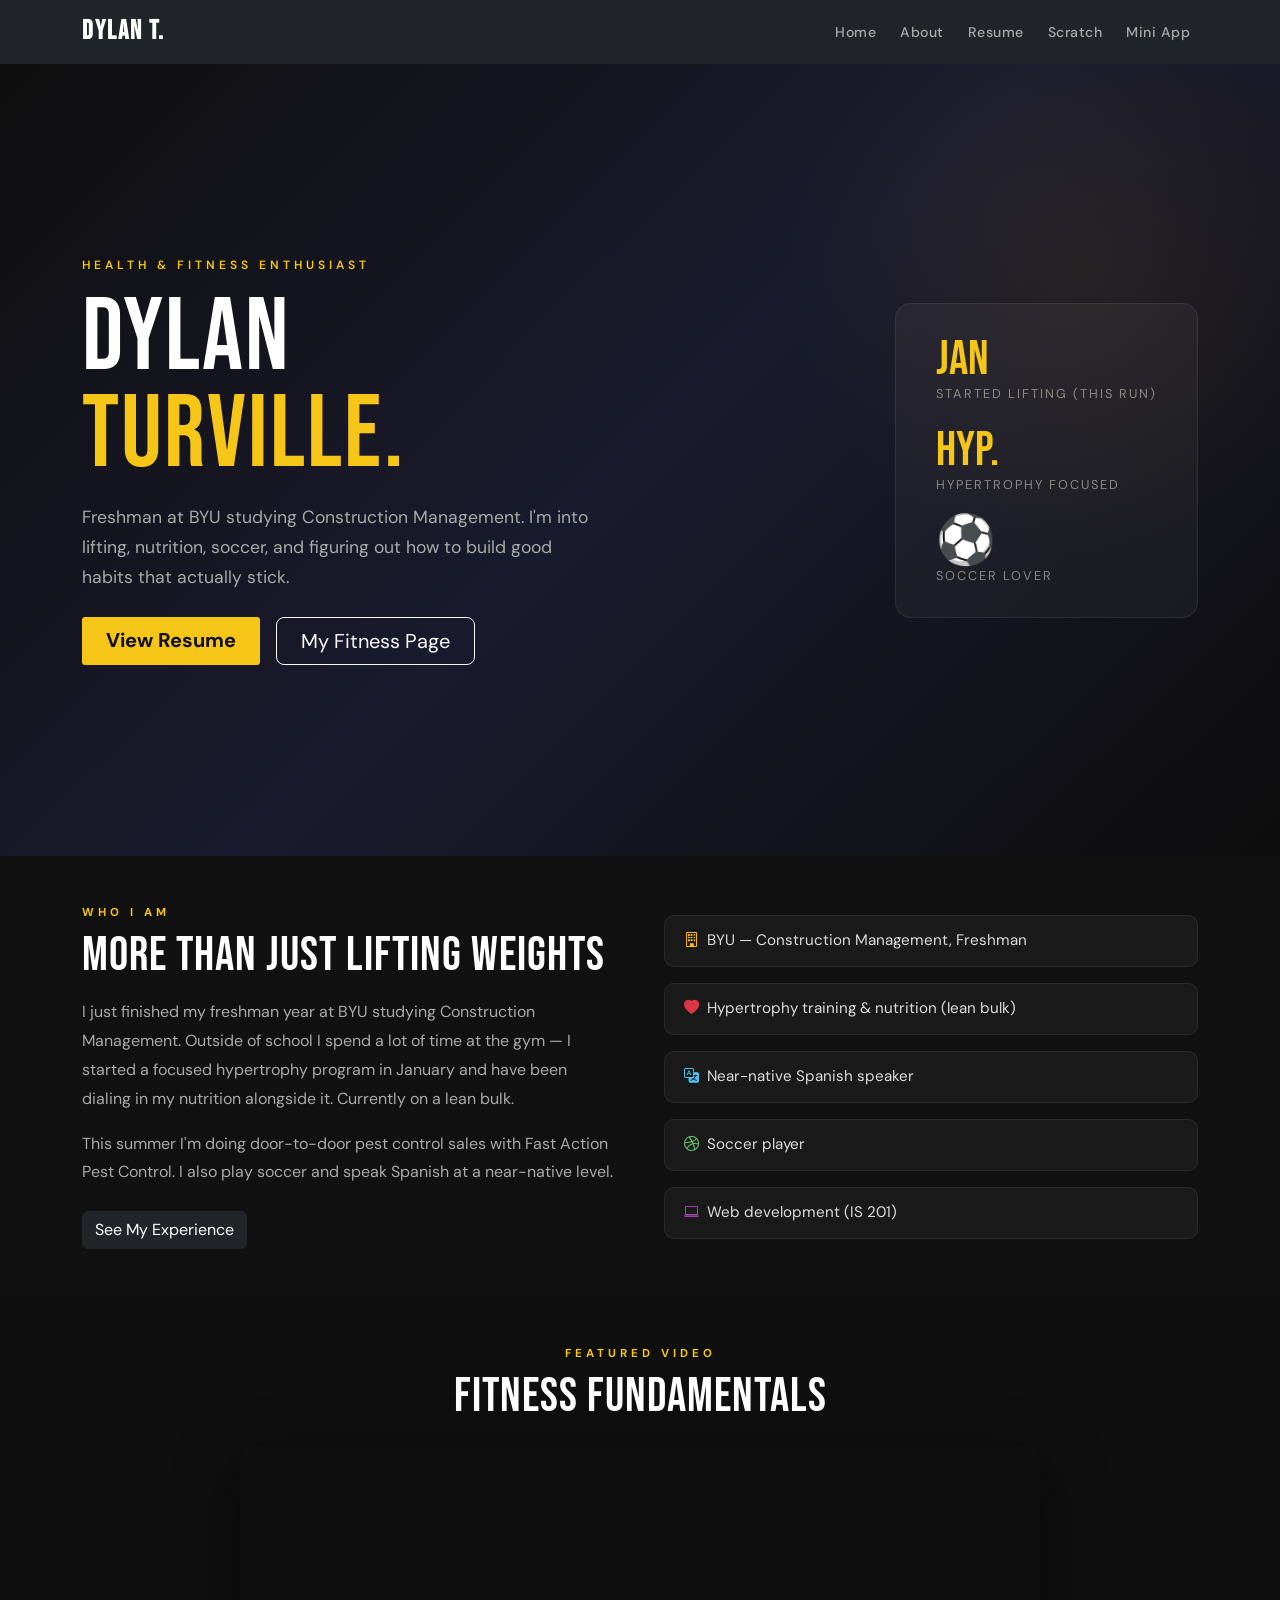
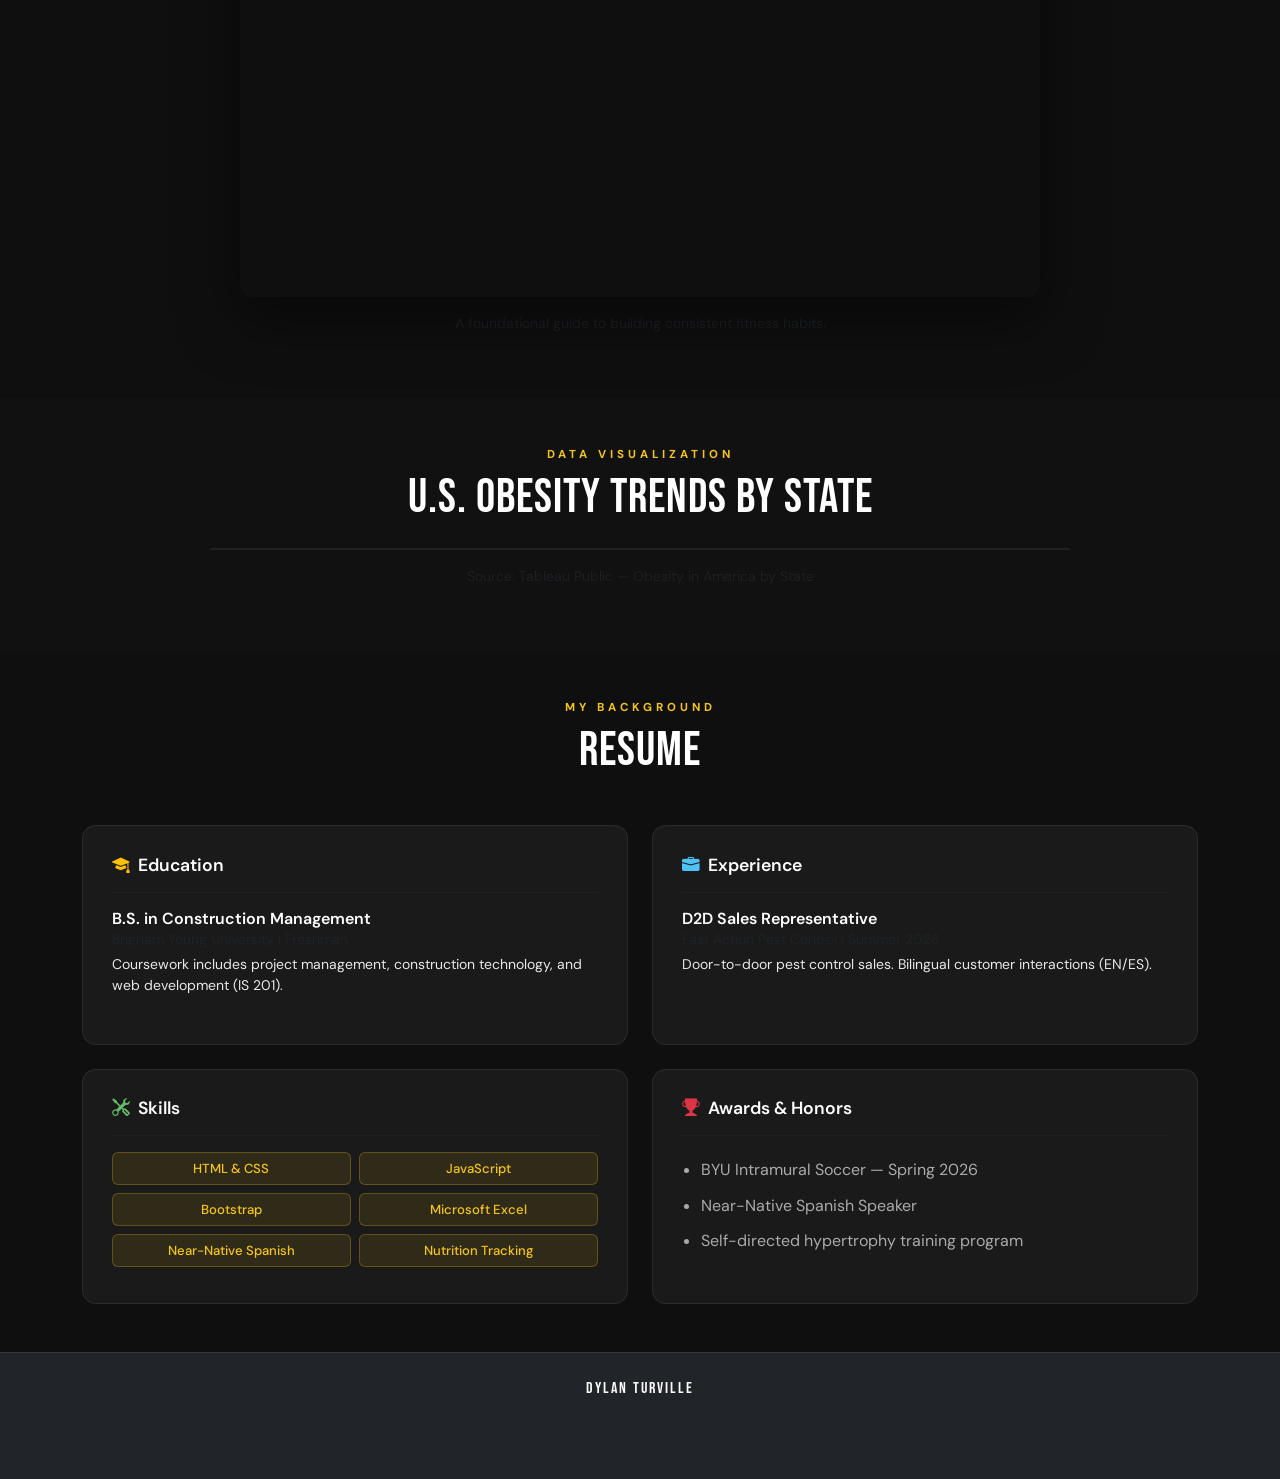
==== index.html @ 55422000 "Add files via upload" ====
<!DOCTYPE html>
<html lang="en">
<head>
  <meta charset="UTF-8" />
  <meta name="viewport" content="width=device-width, initial-scale=1.0"/>
  <title>Dylan | Fitness & Health</title>
  <link rel="stylesheet" href="https://cdn.jsdelivr.net/npm/bootstrap@5.3.2/dist/css/bootstrap.min.css"/>
  <link rel="stylesheet" href="https://cdn.jsdelivr.net/npm/bootstrap-icons@1.11.3/font/bootstrap-icons.min.css"/>
  <link href="https://fonts.googleapis.com/css2?family=Bebas+Neue&family=DM+Sans:wght@300;400;500;600&display=swap" rel="stylesheet"/>
  <link rel="stylesheet" href="style1.css"/>
</head>
<body>

<!-- NAVBAR -->
<nav class="navbar navbar-expand-lg navbar-dark bg-dark sticky-top">
  <div class="container">
    <a class="navbar-brand fw-bold" href="index.html" style="font-family:'Bebas Neue',sans-serif;font-size:1.6rem;letter-spacing:2px;">DYLAN T.</a>
    <button class="navbar-toggler" type="button" data-bs-toggle="collapse" data-bs-target="#navMenu">
      <span class="navbar-toggler-icon"></span>
    </button>
    <div class="collapse navbar-collapse" id="navMenu">
      <ul class="navbar-nav ms-auto gap-2">
        <li class="nav-item"><a class="nav-link" href="index.html">Home</a></li>
        <li class="nav-item"><a class="nav-link" href="#about">About</a></li>
        <li class="nav-item"><a class="nav-link" href="#resume">Resume</a></li>
        <li class="nav-item"><a class="nav-link" href="scratch.html">Scratch</a></li>
        <li class="nav-item"><a class="nav-link" href="app.html">Mini App</a></li>
      </ul>
    </div>
  </div>
</nav>

<!-- HERO -->
<header class="hero-section d-flex align-items-center">
  <div class="container">
    <div class="row align-items-center">
      <div class="col-lg-7">
        <p class="hero-tag">HEALTH & FITNESS ENTHUSIAST</p>
        <h1 class="hero-title">Dylan<br><span class="hero-accent">Turville.</span></h1>
        <p class="hero-sub">Freshman at BYU studying Construction Management. I'm into lifting, nutrition, soccer, and figuring out how to build good habits that actually stick.</p>
        <div class="d-flex gap-3 mt-4">
          <a href="#resume" class="btn btn-accent btn-lg px-4">View Resume</a>
          <a href="scratch.html" class="btn btn-outline-light btn-lg px-4">My Fitness Page</a>
        </div>
      </div>
      <div class="col-lg-5 d-none d-lg-flex justify-content-end">
        <div class="hero-stat-card">
          <div class="stat-row"><span class="stat-num">Jan</span><span class="stat-label">Started Lifting (This Run)</span></div>
          <div class="stat-row"><span class="stat-num">Hyp.</span><span class="stat-label">Hypertrophy Focused</span></div>
          <div class="stat-row"><span class="stat-num">⚽</span><span class="stat-label">Soccer Lover</span></div>
        </div>
      </div>
    </div>
  </div>
</header>

<!-- ABOUT ANCHOR -->
<section id="about" class="py-5 about-section">
  <div class="container">
    <div class="row align-items-center g-5">
      <div class="col-md-6">
        <span class="section-tag">WHO I AM</span>
        <h2 class="section-title">More Than Just Lifting Weights</h2>
        <p class="section-body">I just finished my freshman year at BYU studying Construction Management. Outside of school I spend a lot of time at the gym — I started a focused hypertrophy program in January and have been dialing in my nutrition alongside it. Currently on a lean bulk.</p>
        <p class="section-body">This summer I'm doing door-to-door pest control sales with Fast Action Pest Control. I also play soccer and speak Spanish at a near-native level.</p>
        <a href="#resume" class="btn btn-dark mt-2">See My Experience</a>
      </div>
      <div class="col-md-6">
        <div class="about-highlights">
          <div class="highlight-item"><i class="bi bi-building me-2 text-warning"></i>BYU — Construction Management, Freshman</div>
          <div class="highlight-item"><i class="bi bi-heart-fill text-danger me-2"></i>Hypertrophy training & nutrition (lean bulk)</div>
          <div class="highlight-item"><i class="bi bi-translate me-2" style="color:#4fc3f7"></i>Near-native Spanish speaker</div>
          <div class="highlight-item"><i class="bi bi-dribbble me-2" style="color:#66bb6a"></i>Soccer player</div>
          <div class="highlight-item"><i class="bi bi-laptop me-2" style="color:#ab47bc"></i>Web development (IS 201)</div>
        </div>
      </div>
    </div>
  </div>
</section>

<!-- YOUTUBE VIDEO -->
<section class="py-5 video-section">
  <div class="container text-center">
    <span class="section-tag">FEATURED VIDEO</span>
    <h2 class="section-title mb-4">Fitness Fundamentals</h2>
    <div class="ratio ratio-16x9 video-wrapper mx-auto">
      <iframe src="https://www.youtube.com/embed/bqt7qh5oq38" title="Fitness Fundamentals" allowfullscreen></iframe>
    </div>
    <p class="mt-3 text-muted small">A foundational guide to building consistent fitness habits.</p>
  </div>
</section>

<!-- TABLEAU GRAPH -->
<section class="py-5 tableau-section">
  <div class="container text-center">
    <span class="section-tag">DATA VISUALIZATION</span>
    <h2 class="section-title mb-4">U.S. Obesity Trends by State</h2>
    <div class="tableau-wrapper mx-auto">
      <div class='tableauPlaceholder' id='viz1' style='position:relative;width:100%;'>
        <noscript>
          <a href='https://public.tableau.com'>
            <img alt='Obesity' src='https://public.tableau.com/static/images/Ob/ObesityinAmericabyState/Sheet1/1_rss.png' style='border:none'/>
          </a>
        </noscript>
        <object class='tableauViz' style='display:none;'>
          <param name='host_url' value='https%3A%2F%2Fpublic.tableau.com%2F'/>
          <param name='embed_code_version' value='3'/>
          <param name='site_root' value=''/>
          <param name='name' value='ObesityinAmericabyState/Sheet1'/>
          <param name='tabs' value='no'/>
          <param name='toolbar' value='yes'/>
          <param name='static_image' value='https://public.tableau.com/static/images/Ob/ObesityinAmericabyState/Sheet1/1.png'/>
          <param name='animate_transition' value='yes'/>
          <param name='display_static_image' value='yes'/>
          <param name='display_spinner' value='yes'/>
          <param name='display_overlay' value='yes'/>
          <param name='display_count' value='yes'/>
        </object>
      </div>
    </div>
    <p class="mt-3 text-muted small">Source: Tableau Public — Obesity in America by State</p>
  </div>
</section>

<!-- RESUME ANCHOR -->
<section id="resume" class="py-5 resume-section">
  <div class="container">
    <div class="text-center mb-5">
      <span class="section-tag">MY BACKGROUND</span>
      <h2 class="section-title">Resume</h2>
    </div>
    <div class="row g-4">
      <!-- Education -->
      <div class="col-md-6">
        <div class="resume-card h-100">
          <h4><i class="bi bi-mortarboard-fill me-2 text-warning"></i>Education</h4>
          <hr/>
          <div class="resume-entry">
            <h6 class="mb-0">B.S. in Construction Management</h6>
            <p class="text-muted small mb-1">Brigham Young University | Freshman</p>
            <p class="small">Coursework includes project management, construction technology, and web development (IS 201).</p>
          </div>
        </div>
      </div>
      <!-- Experience -->
      <div class="col-md-6">
        <div class="resume-card h-100">
          <h4><i class="bi bi-briefcase-fill me-2" style="color:#4fc3f7"></i>Experience</h4>
          <hr/>
          <div class="resume-entry">
            <h6 class="mb-0">D2D Sales Representative</h6>
            <p class="text-muted small mb-1">Fast Action Pest Control | Summer 2026</p>
            <p class="small">Door-to-door pest control sales. Bilingual customer interactions (EN/ES).</p>
          </div>
        </div>
      </div>
      <!-- Skills -->
      <div class="col-md-6">
        <div class="resume-card h-100">
          <h4><i class="bi bi-tools me-2" style="color:#66bb6a"></i>Skills</h4>
          <hr/>
          <div class="row g-2">
            <div class="col-6"><span class="skill-badge">HTML & CSS</span></div>
            <div class="col-6"><span class="skill-badge">JavaScript</span></div>
            <div class="col-6"><span class="skill-badge">Bootstrap</span></div>
            <div class="col-6"><span class="skill-badge">Microsoft Excel</span></div>
            <div class="col-6"><span class="skill-badge">Near-Native Spanish</span></div>
            <div class="col-6"><span class="skill-badge">Nutrition Tracking</span></div>
          </div>
        </div>
      </div>
      <!-- Awards -->
      <div class="col-md-6">
        <div class="resume-card h-100">
          <h4><i class="bi bi-trophy-fill me-2 text-danger"></i>Awards & Honors</h4>
          <hr/>
          <ul class="resume-list">
            <li>BYU Intramural Soccer — Spring 2026</li>
            <li>Near-Native Spanish Speaker</li>
            <li>Self-directed hypertrophy training program</li>
          </ul>
        </div>
      </div>
    </div>
  </div>
</section>

<!-- FOOTER -->
<footer class="py-4 bg-dark text-center text-light">
  <p class="mb-1" style="font-family:'Bebas Neue',sans-serif;letter-spacing:2px;">DYLAN TURVILLE</p>
  <p class="small text-muted mb-2">Fitness. Sales. Web Dev.</p>
  <div class="d-flex justify-content-center gap-3">
    <a href="scratch.html" class="text-muted small text-decoration-none">Scratch Page</a>
    <a href="app.html" class="text-muted small text-decoration-none">Mini App</a>
    <a href="#about" class="text-muted small text-decoration-none">About</a>
  </div>
</footer>

<script src="https://cdn.jsdelivr.net/npm/bootstrap@5.3.2/dist/js/bootstrap.bundle.min.js"></script>
<script type='text/javascript' src='https://public.tableau.com/javascripts/api/viz_v1.js'></script>
</body>
</html>
---- style1.css ----
/* ===== STYLE1.CSS — Bootstrap Page Custom Stylesheet ===== */
/* Font family styles */
body {
  font-family: 'DM Sans', sans-serif;
  background-color: #0f0f0f;
  color: #e8e8e8;
}

/* Font color styles */
.hero-accent { color: #f5c518; }
.section-tag { color: #f5c518; }

/* Font family for headings */
.hero-title, .section-title, .navbar-brand {
  font-family: 'Bebas Neue', sans-serif;
}

/* ── HERO ── */
.hero-section {
  min-height: 88vh;
  background: linear-gradient(135deg, #0f0f0f 0%, #1a1a2e 50%, #0d0d0d 100%);
  padding: 80px 0;
  position: relative;
  overflow: hidden;
}
.hero-section::before {
  content: '';
  position: absolute;
  width: 600px;
  height: 600px;
  border-radius: 50%;
  background: radial-gradient(circle, rgba(245,197,24,0.07) 0%, transparent 70%);
  top: -100px;
  right: -100px;
  pointer-events: none;
}
.hero-tag {
  letter-spacing: 4px;
  font-size: 0.75rem;
  color: #f5c518;
  text-transform: uppercase;
  font-weight: 600;
  margin-bottom: 1rem;
}
.hero-title {
  font-size: clamp(3.5rem, 8vw, 7rem);
  line-height: 0.95;
  color: #ffffff;
  letter-spacing: 2px;
  margin-bottom: 1.2rem;
}
.hero-sub {
  font-size: 1.1rem;
  color: #aaa;
  max-width: 520px;
  line-height: 1.7;
}
.btn-accent {
  background: #f5c518;
  color: #0f0f0f;
  font-weight: 700;
  border: none;
  border-radius: 3px;
}
.btn-accent:hover { background: #e6b800; color: #0f0f0f; }

/* Hero stat card */
.hero-stat-card {
  background: rgba(255,255,255,0.04);
  border: 1px solid rgba(255,255,255,0.08);
  border-radius: 16px;
  padding: 2rem 2.5rem;
  display: flex;
  flex-direction: column;
  gap: 1.5rem;
}
.stat-row { display: flex; flex-direction: column; }
.stat-num {
  font-family: 'Bebas Neue', sans-serif;
  font-size: 3rem;
  color: #f5c518;
  line-height: 1;
}
.stat-label { font-size: 0.8rem; color: #888; letter-spacing: 2px; text-transform: uppercase; }

/* ── SECTION SHARED ── */
.section-tag {
  font-size: 0.72rem;
  font-weight: 700;
  letter-spacing: 4px;
  text-transform: uppercase;
  display: block;
  margin-bottom: 0.5rem;
}
.section-title {
  font-size: clamp(2rem, 4vw, 3rem);
  line-height: 1.1;
  color: #fff;
  letter-spacing: 1px;
  margin-bottom: 1rem;
}

/* ── ABOUT ── */
.about-section { background: #111; }
.section-body { color: #aaa; line-height: 1.8; }
.about-highlights { display: flex; flex-direction: column; gap: 1rem; }
.highlight-item {
  background: rgba(255,255,255,0.04);
  border: 1px solid rgba(255,255,255,0.07);
  border-radius: 10px;
  padding: 0.85rem 1.2rem;
  font-size: 0.95rem;
  color: #ddd;
}

/* ── VIDEO ── */
.video-section { background: #0f0f0f; }
.video-wrapper { max-width: 800px; border-radius: 12px; overflow: hidden; box-shadow: 0 20px 60px rgba(0,0,0,0.5); }

/* ── TABLEAU ── */
.tableau-section { background: #111; }
.tableau-wrapper { max-width: 860px; border-radius: 12px; overflow: hidden; border: 1px solid rgba(255,255,255,0.07); }

/* ── RESUME ── */
.resume-section { background: #0f0f0f; }
.resume-card {
  background: #1a1a1a;
  border: 1px solid rgba(255,255,255,0.07);
  border-radius: 14px;
  padding: 1.8rem;
  transition: transform 0.2s ease, box-shadow 0.2s ease;
}
.resume-card:hover { transform: translateY(-4px); box-shadow: 0 12px 40px rgba(0,0,0,0.4); }
.resume-card h4 { font-size: 1.1rem; color: #fff; font-weight: 600; }
.resume-card hr { border-color: rgba(255,255,255,0.1); }
.resume-entry { margin-bottom: 1.2rem; }
.resume-entry h6 { color: #fff; font-weight: 600; }
.resume-list { color: #aaa; padding-left: 1.2rem; line-height: 2.2; }
.skill-badge {
  display: block;
  background: rgba(245,197,24,0.1);
  border: 1px solid rgba(245,197,24,0.25);
  color: #f5c518;
  border-radius: 6px;
  padding: 0.35rem 0.75rem;
  font-size: 0.82rem;
  text-align: center;
  font-weight: 500;
}

/* ── NAVBAR ── */
.navbar-nav .nav-link {
  color: #aaa !important;
  font-size: 0.88rem;
  font-weight: 500;
  letter-spacing: 0.5px;
  transition: color 0.2s;
}
.navbar-nav .nav-link:hover { color: #f5c518 !important; }

/* ── FOOTER ── */
footer { border-top: 1px solid rgba(255,255,255,0.07); }
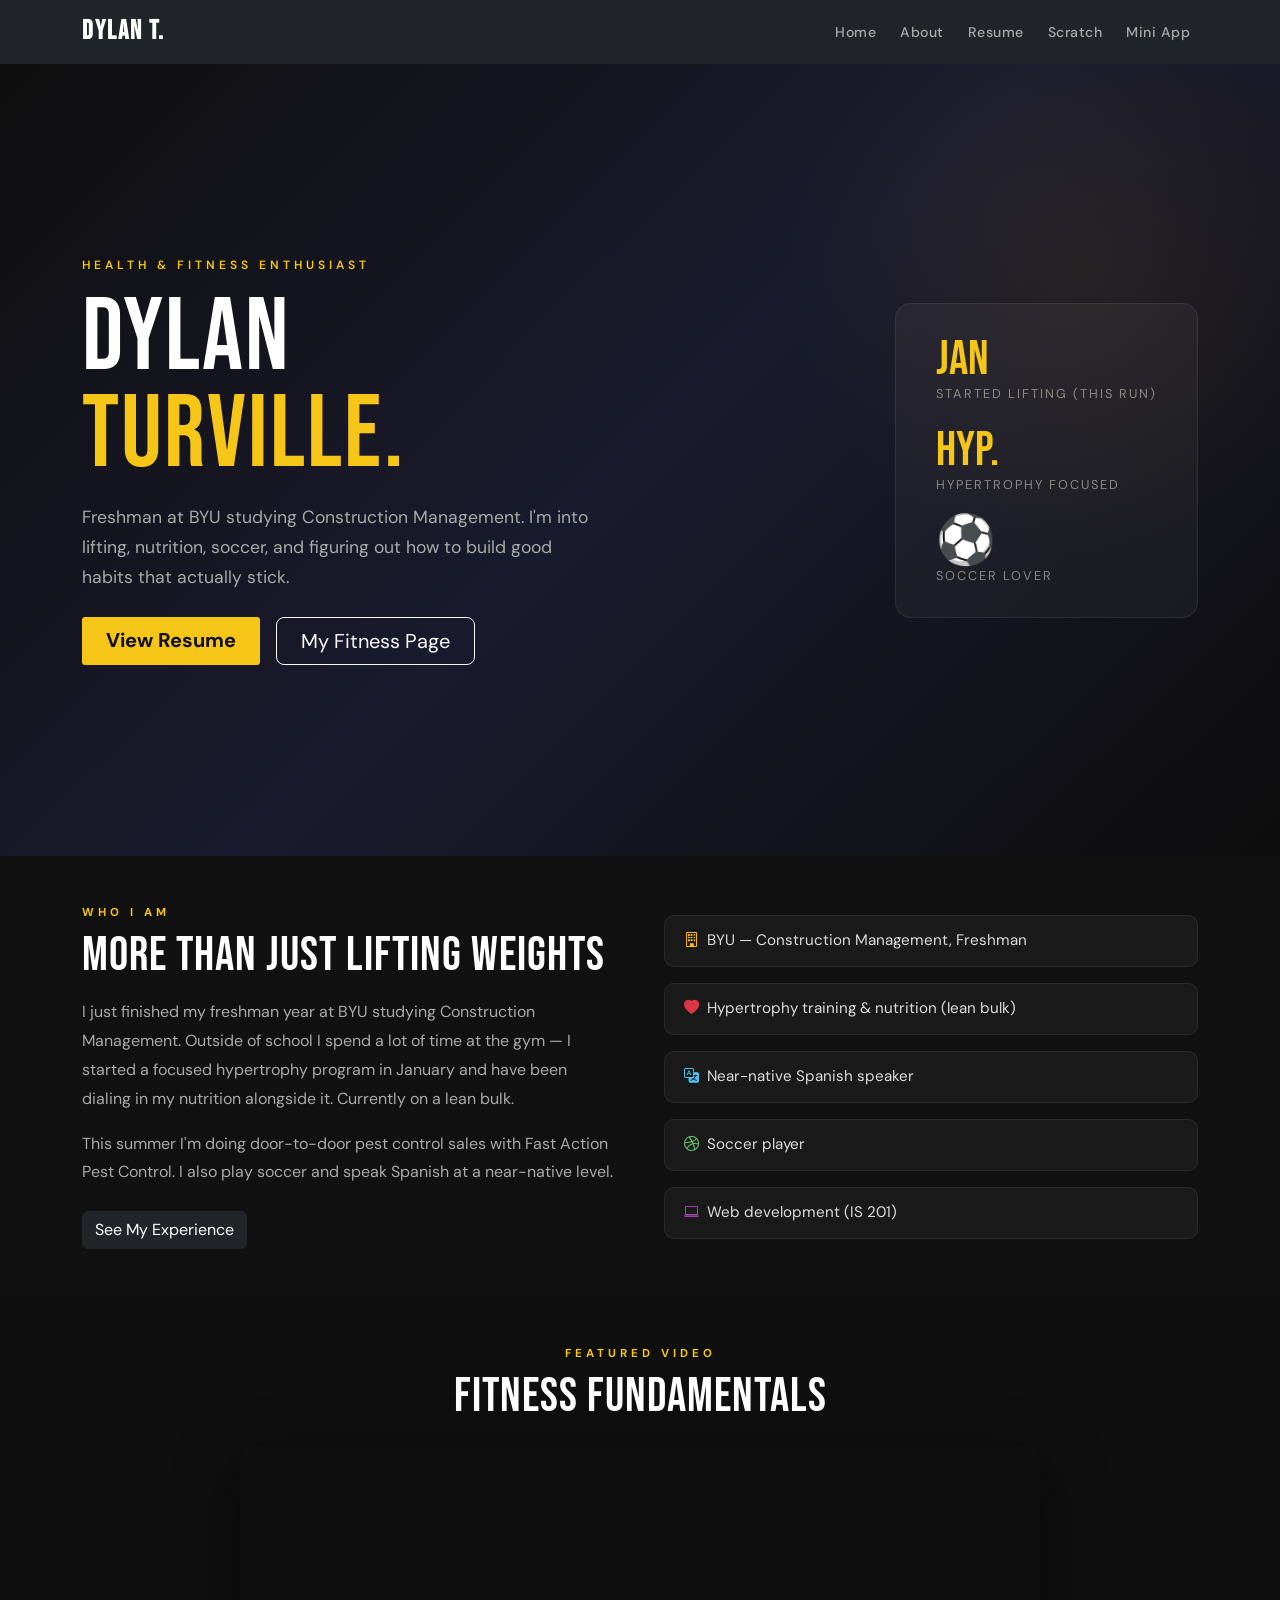
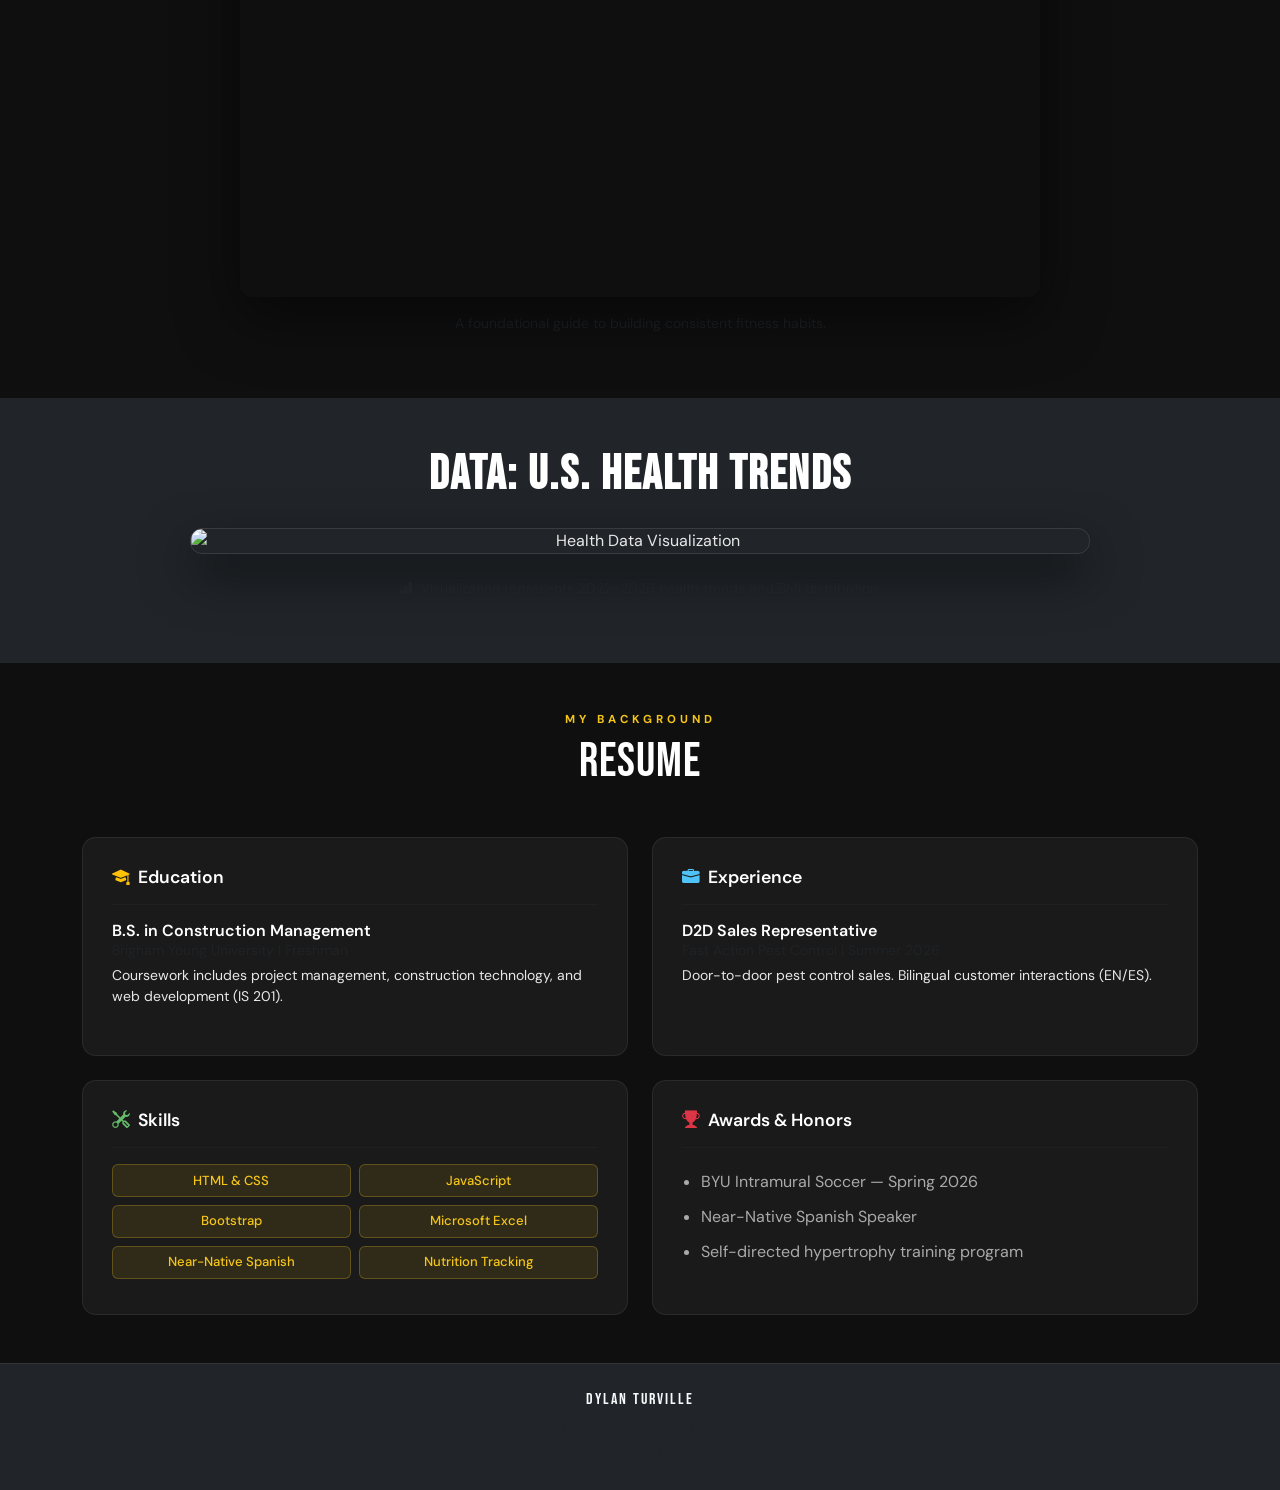
==== commit 3bbc264d: "Add files via upload" ====
--- a/index.html
+++ b/index.html
@@ -91,34 +91,24 @@
 </section>
 
 <!-- TABLEAU GRAPH -->
-<section class="py-5 tableau-section">
+<section id="data" class="py-5 bg-dark">
   <div class="container text-center">
-    <span class="section-tag">DATA VISUALIZATION</span>
-    <h2 class="section-title mb-4">U.S. Obesity Trends by State</h2>
-    <div class="tableau-wrapper mx-auto">
-      <div class='tableauPlaceholder' id='viz1' style='position:relative;width:100%;'>
-        <noscript>
-          <a href='https://public.tableau.com'>
-            <img alt='Obesity' src='https://public.tableau.com/static/images/Ob/ObesityinAmericabyState/Sheet1/1_rss.png' style='border:none'/>
-          </a>
-        </noscript>
-        <object class='tableauViz' style='display:none;'>
-          <param name='host_url' value='https%3A%2F%2Fpublic.tableau.com%2F'/>
-          <param name='embed_code_version' value='3'/>
-          <param name='site_root' value=''/>
-          <param name='name' value='ObesityinAmericabyState/Sheet1'/>
-          <param name='tabs' value='no'/>
-          <param name='toolbar' value='yes'/>
-          <param name='static_image' value='https://public.tableau.com/static/images/Ob/ObesityinAmericabyState/Sheet1/1.png'/>
-          <param name='animate_transition' value='yes'/>
-          <param name='display_static_image' value='yes'/>
-          <param name='display_spinner' value='yes'/>
-          <param name='display_overlay' value='yes'/>
-          <param name='display_count' value='yes'/>
-        </object>
-      </div>
+    <h2 class="display-5 fw-bold text-white mb-4" style="font-family:'Bebas Neue',sans-serif; letter-spacing: 2px;">DATA: U.S. HEALTH TRENDS</h2>
+    
+    <div class="data-image-wrapper mx-auto" style="max-width: 900px; border-radius: 12px; overflow: hidden; box-shadow: 0 20px 50px rgba(0,0,0,0.6); border: 1px solid rgba(255,255,255,0.1);">
+      <img 
+        src="https://images.unsplash.com/photo-1551288049-bebda4e38f71?q=80&w=1000" 
+        alt="Health Data Visualization" 
+        style="width: 100%; height: auto; display: block;"
+      >
     </div>
-    <p class="mt-3 text-muted small">Source: Tableau Public — Obesity in America by State</p>
+    
+    <div class="mt-4">
+      <p class="text-muted small">
+        <i class="bi bi-bar-chart-fill me-1"></i> 
+        Visualization represents 2022-2026 health trends and BMI distribution.
+      </p>
+    </div>
   </div>
 </section>
 
